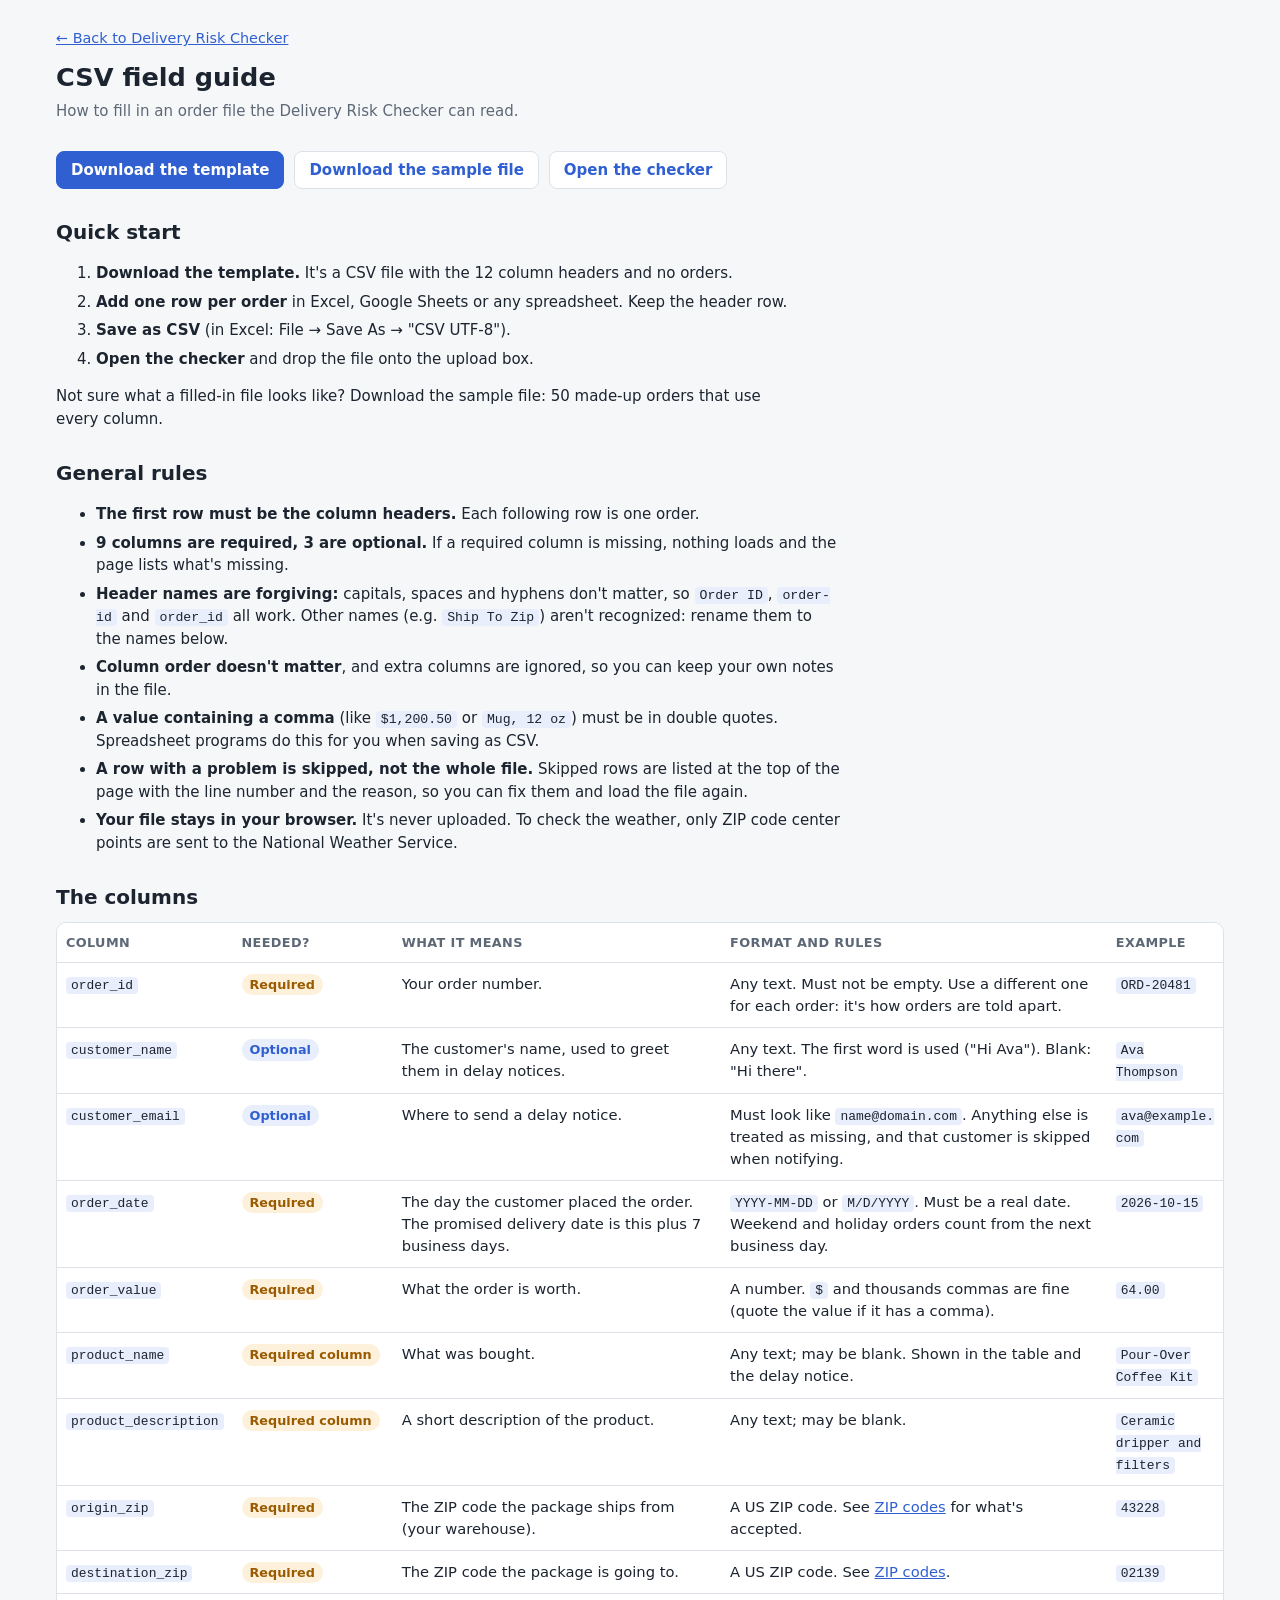
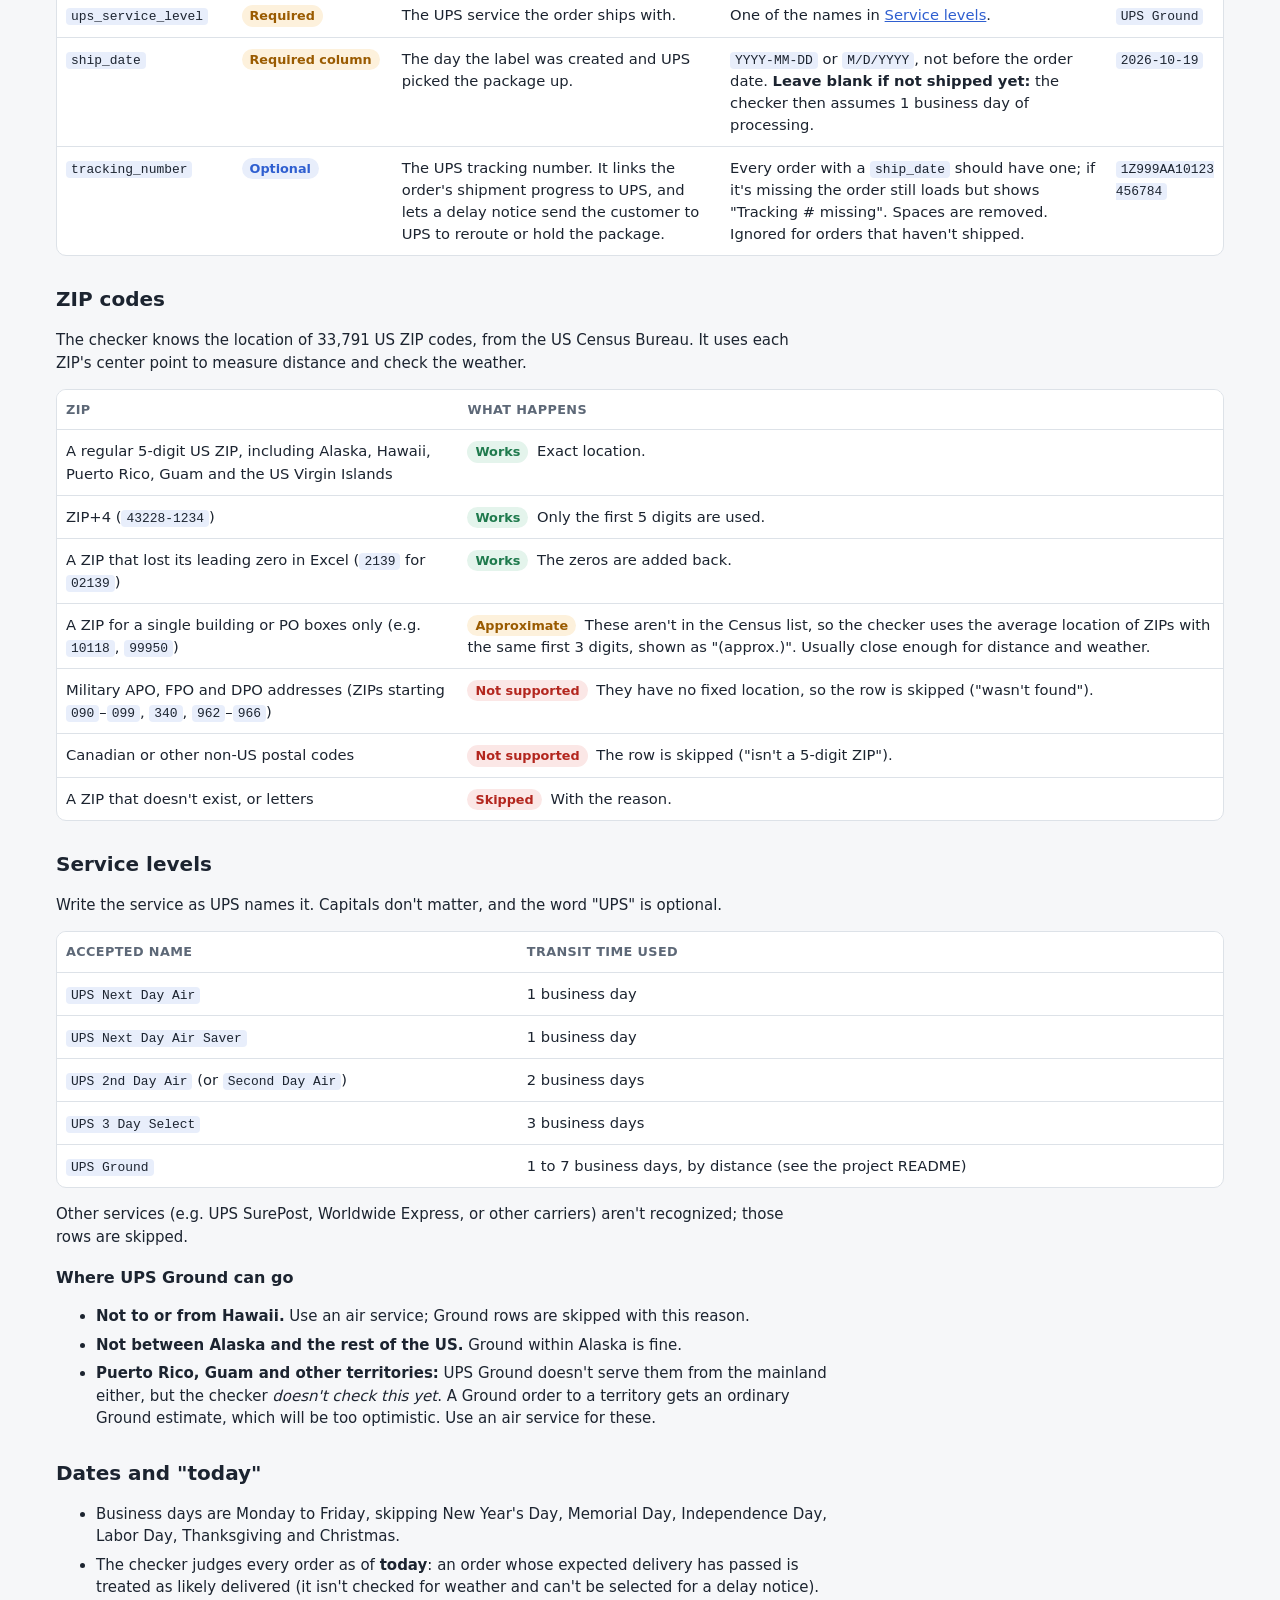
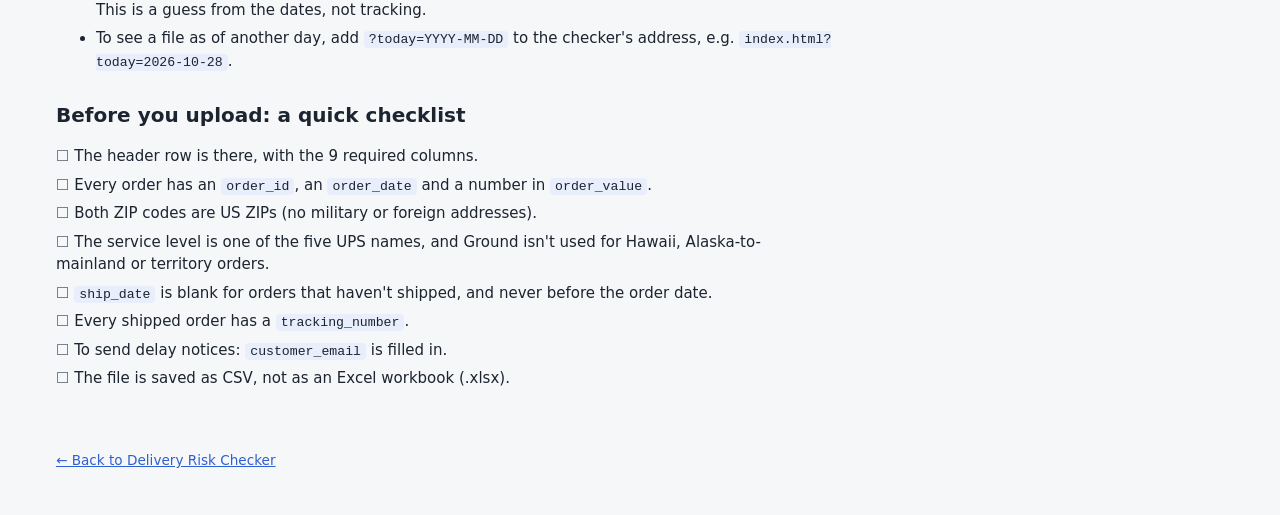
==== guide.html @ e43ab3a7 "Add CSV template, field guide and shipment progress - data/orders_template.csv: blank order file wit" ====
<!doctype html>
<html lang="en">
<head>
  <meta charset="utf-8">
  <meta name="viewport" content="width=device-width, initial-scale=1">
  <title>CSV Field Guide</title>
  <link rel="stylesheet" href="styles.css">
</head>
<body>
  <header class="site-header">
    <p class="back-link"><a href="index.html">← Back to Delivery Risk Checker</a></p>
    <h1>CSV field guide</h1>
    <p class="tagline">How to fill in an order file the Delivery Risk Checker can read.</p>
  </header>

  <main class="guide">
    <section class="guide-actions" aria-label="Files">
      <a class="button-primary" href="data/orders_template.csv" download="orders_template.csv">Download the template</a>
      <a class="button-secondary" href="data/sample_orders.csv" download="sample_orders.csv">Download the sample file</a>
      <a class="button-secondary" href="index.html">Open the checker</a>
    </section>

    <section aria-labelledby="quick-start">
      <h2 id="quick-start">Quick start</h2>
      <ol>
        <li><strong>Download the template.</strong> It's a CSV file with the 12 column headers and no orders.</li>
        <li><strong>Add one row per order</strong> in Excel, Google Sheets or any spreadsheet. Keep the header row.</li>
        <li><strong>Save as CSV</strong> (in Excel: File → Save As → "CSV UTF-8").</li>
        <li><strong>Open the checker</strong> and drop the file onto the upload box.</li>
      </ol>
      <p>Not sure what a filled-in file looks like? Download the sample file: 50 made-up orders that use every column.</p>
    </section>

    <section aria-labelledby="general-rules">
      <h2 id="general-rules">General rules</h2>
      <ul>
        <li><strong>The first row must be the column headers.</strong> Each following row is one order.</li>
        <li><strong>9 columns are required, 3 are optional.</strong> If a required column is missing, nothing loads and the page lists what's missing.</li>
        <li><strong>Header names are forgiving:</strong> capitals, spaces and hyphens don't matter, so <code>Order ID</code>, <code>order-id</code> and <code>order_id</code> all work. Other names (e.g. <code>Ship To Zip</code>) aren't recognized: rename them to the names below.</li>
        <li><strong>Column order doesn't matter</strong>, and extra columns are ignored, so you can keep your own notes in the file.</li>
        <li><strong>A value containing a comma</strong> (like <code>$1,200.50</code> or <code>Mug, 12 oz</code>) must be in double quotes. Spreadsheet programs do this for you when saving as CSV.</li>
        <li><strong>A row with a problem is skipped, not the whole file.</strong> Skipped rows are listed at the top of the page with the line number and the reason, so you can fix them and load the file again.</li>
        <li><strong>Your file stays in your browser.</strong> It's never uploaded. To check the weather, only ZIP code center points are sent to the National Weather Service.</li>
      </ul>
    </section>

    <section aria-labelledby="columns">
      <h2 id="columns">The columns</h2>
      <div class="guide-table">
        <table>
          <thead>
            <tr><th scope="col">Column</th><th scope="col">Needed?</th><th scope="col">What it means</th><th scope="col">Format and rules</th><th scope="col">Example</th></tr>
          </thead>
          <tbody>
            <tr>
              <td><code>order_id</code></td><td><span class="badge warn">Required</span></td>
              <td>Your order number.</td>
              <td>Any text. Must not be empty. Use a different one for each order: it's how orders are told apart.</td>
              <td><code>ORD-20481</code></td>
            </tr>
            <tr>
              <td><code>customer_name</code></td><td><span class="badge neutral">Optional</span></td>
              <td>The customer's name, used to greet them in delay notices.</td>
              <td>Any text. The first word is used ("Hi Ava"). Blank: "Hi there".</td>
              <td><code>Ava Thompson</code></td>
            </tr>
            <tr>
              <td><code>customer_email</code></td><td><span class="badge neutral">Optional</span></td>
              <td>Where to send a delay notice.</td>
              <td>Must look like <code>name@domain.com</code>. Anything else is treated as missing, and that customer is skipped when notifying.</td>
              <td><code>ava@example.com</code></td>
            </tr>
            <tr>
              <td><code>order_date</code></td><td><span class="badge warn">Required</span></td>
              <td>The day the customer placed the order. The promised delivery date is this plus 7 business days.</td>
              <td><code>YYYY-MM-DD</code> or <code>M/D/YYYY</code>. Must be a real date. Weekend and holiday orders count from the next business day.</td>
              <td><code>2026-10-15</code></td>
            </tr>
            <tr>
              <td><code>order_value</code></td><td><span class="badge warn">Required</span></td>
              <td>What the order is worth.</td>
              <td>A number. <code>$</code> and thousands commas are fine (quote the value if it has a comma).</td>
              <td><code>64.00</code></td>
            </tr>
            <tr>
              <td><code>product_name</code></td><td><span class="badge warn">Required column</span></td>
              <td>What was bought.</td>
              <td>Any text; may be blank. Shown in the table and the delay notice.</td>
              <td><code>Pour-Over Coffee Kit</code></td>
            </tr>
            <tr>
              <td><code>product_description</code></td><td><span class="badge warn">Required column</span></td>
              <td>A short description of the product.</td>
              <td>Any text; may be blank.</td>
              <td><code>Ceramic dripper and filters</code></td>
            </tr>
            <tr>
              <td><code>origin_zip</code></td><td><span class="badge warn">Required</span></td>
              <td>The ZIP code the package ships from (your warehouse).</td>
              <td>A US ZIP code. See <a href="#zip-codes">ZIP codes</a> for what's accepted.</td>
              <td><code>43228</code></td>
            </tr>
            <tr>
              <td><code>destination_zip</code></td><td><span class="badge warn">Required</span></td>
              <td>The ZIP code the package is going to.</td>
              <td>A US ZIP code. See <a href="#zip-codes">ZIP codes</a>.</td>
              <td><code>02139</code></td>
            </tr>
            <tr>
              <td><code>ups_service_level</code></td><td><span class="badge warn">Required</span></td>
              <td>The UPS service the order ships with.</td>
              <td>One of the names in <a href="#service-levels">Service levels</a>.</td>
              <td><code>UPS Ground</code></td>
            </tr>
            <tr>
              <td><code>ship_date</code></td><td><span class="badge warn">Required column</span></td>
              <td>The day the label was created and UPS picked the package up.</td>
              <td><code>YYYY-MM-DD</code> or <code>M/D/YYYY</code>, not before the order date. <strong>Leave blank if not shipped yet:</strong> the checker then assumes 1 business day of processing.</td>
              <td><code>2026-10-19</code></td>
            </tr>
            <tr>
              <td><code>tracking_number</code></td><td><span class="badge neutral">Optional</span></td>
              <td>The UPS tracking number. It links the order's shipment progress to UPS, and lets a delay notice send the customer to UPS to reroute or hold the package.</td>
              <td>Every order with a <code>ship_date</code> should have one; if it's missing the order still loads but shows "Tracking # missing". Spaces are removed. Ignored for orders that haven't shipped.</td>
              <td><code>1Z999AA10123456784</code></td>
            </tr>
          </tbody>
        </table>
      </div>
    </section>

    <section aria-labelledby="zip-codes">
      <h2 id="zip-codes">ZIP codes</h2>
      <p>The checker knows the location of 33,791 US ZIP codes, from the US Census Bureau. It uses each ZIP's center point to measure distance and check the weather.</p>
      <div class="guide-table">
        <table>
          <thead>
            <tr><th scope="col">ZIP</th><th scope="col">What happens</th></tr>
          </thead>
          <tbody>
            <tr><td>A regular 5-digit US ZIP, including Alaska, Hawaii, Puerto Rico, Guam and the US Virgin Islands</td><td><span class="badge ok">Works</span> Exact location.</td></tr>
            <tr><td>ZIP+4 (<code>43228-1234</code>)</td><td><span class="badge ok">Works</span> Only the first 5 digits are used.</td></tr>
            <tr><td>A ZIP that lost its leading zero in Excel (<code>2139</code> for <code>02139</code>)</td><td><span class="badge ok">Works</span> The zeros are added back.</td></tr>
            <tr><td>A ZIP for a single building or PO boxes only (e.g. <code>10118</code>, <code>99950</code>)</td><td><span class="badge warn">Approximate</span> These aren't in the Census list, so the checker uses the average location of ZIPs with the same first 3 digits, shown as "(approx.)". Usually close enough for distance and weather.</td></tr>
            <tr><td>Military APO, FPO and DPO addresses (ZIPs starting <code>090</code>–<code>099</code>, <code>340</code>, <code>962</code>–<code>966</code>)</td><td><span class="badge bad">Not supported</span> They have no fixed location, so the row is skipped ("wasn't found").</td></tr>
            <tr><td>Canadian or other non-US postal codes</td><td><span class="badge bad">Not supported</span> The row is skipped ("isn't a 5-digit ZIP").</td></tr>
            <tr><td>A ZIP that doesn't exist, or letters</td><td><span class="badge bad">Skipped</span> With the reason.</td></tr>
          </tbody>
        </table>
      </div>
    </section>

    <section aria-labelledby="service-levels">
      <h2 id="service-levels">Service levels</h2>
      <p>Write the service as UPS names it. Capitals don't matter, and the word "UPS" is optional.</p>
      <div class="guide-table">
        <table>
          <thead>
            <tr><th scope="col">Accepted name</th><th scope="col">Transit time used</th></tr>
          </thead>
          <tbody>
            <tr><td><code>UPS Next Day Air</code></td><td>1 business day</td></tr>
            <tr><td><code>UPS Next Day Air Saver</code></td><td>1 business day</td></tr>
            <tr><td><code>UPS 2nd Day Air</code> (or <code>Second Day Air</code>)</td><td>2 business days</td></tr>
            <tr><td><code>UPS 3 Day Select</code></td><td>3 business days</td></tr>
            <tr><td><code>UPS Ground</code></td><td>1 to 7 business days, by distance (see the project README)</td></tr>
          </tbody>
        </table>
      </div>
      <p>Other services (e.g. UPS SurePost, Worldwide Express, or other carriers) aren't recognized; those rows are skipped.</p>
      <h3>Where UPS Ground can go</h3>
      <ul>
        <li><strong>Not to or from Hawaii.</strong> Use an air service; Ground rows are skipped with this reason.</li>
        <li><strong>Not between Alaska and the rest of the US.</strong> Ground within Alaska is fine.</li>
        <li><strong>Puerto Rico, Guam and other territories:</strong> UPS Ground doesn't serve them from the mainland either, but the checker <em>doesn't check this yet</em>. A Ground order to a territory gets an ordinary Ground estimate, which will be too optimistic. Use an air service for these.</li>
      </ul>
    </section>

    <section aria-labelledby="dates">
      <h2 id="dates">Dates and "today"</h2>
      <ul>
        <li>Business days are Monday to Friday, skipping New Year's Day, Memorial Day, Independence Day, Labor Day, Thanksgiving and Christmas.</li>
        <li>The checker judges every order as of <strong>today</strong>: an order whose expected delivery has passed is treated as likely delivered (it isn't checked for weather and can't be selected for a delay notice). This is a guess from the dates, not tracking.</li>
        <li>To see a file as of another day, add <code>?today=YYYY-MM-DD</code> to the checker's address, e.g. <code>index.html?today=2026-10-28</code>.</li>
      </ul>
    </section>

    <section aria-labelledby="checklist">
      <h2 id="checklist">Before you upload: a quick checklist</h2>
      <ul class="checklist">
        <li>The header row is there, with the 9 required columns.</li>
        <li>Every order has an <code>order_id</code>, an <code>order_date</code> and a number in <code>order_value</code>.</li>
        <li>Both ZIP codes are US ZIPs (no military or foreign addresses).</li>
        <li>The service level is one of the five UPS names, and Ground isn't used for Hawaii, Alaska-to-mainland or territory orders.</li>
        <li><code>ship_date</code> is blank for orders that haven't shipped, and never before the order date.</li>
        <li>Every shipped order has a <code>tracking_number</code>.</li>
        <li>To send delay notices: <code>customer_email</code> is filled in.</li>
        <li>The file is saved as CSV, not as an Excel workbook (.xlsx).</li>
      </ul>
    </section>
  </main>

  <footer class="site-footer">
    <p><a href="index.html">← Back to Delivery Risk Checker</a></p>
  </footer>
</body>
</html>
---- styles.css ----
:root {
  --bg: #f6f7f9;
  --surface: #ffffff;
  --text: #1c2430;
  --muted: #5d6877;
  --border: #dde2e8;
  --accent: #2f5fd0;
  --accent-soft: #e8eefb;
  --ok: #1f7a4d;
  --ok-soft: #e4f4ec;
  --warn: #9a5b00;
  --warn-soft: #fdf1dc;
  --bad: #b3261e;
  --bad-soft: #fbe7e6;
  --radius: 10px;
  color-scheme: light;
}

@media (prefers-color-scheme: dark) {
  :root {
    --bg: #12161c;
    --surface: #1b2129;
    --text: #e6eaf0;
    --muted: #9aa5b3;
    --border: #2e3742;
    --accent: #7fa2ff;
    --accent-soft: #1f2a44;
    --ok: #6fd3a0;
    --ok-soft: #173326;
    --warn: #f0b85c;
    --warn-soft: #3a2c12;
    --bad: #ff8a80;
    --bad-soft: #3d1c1a;
    color-scheme: dark;
  }
}

* { box-sizing: border-box; }

body {
  margin: 0;
  background: var(--bg);
  color: var(--text);
  font: 15px/1.5 system-ui, -apple-system, "Segoe UI", Roboto, sans-serif;
}

.site-header, main, .site-footer {
  max-width: 1200px;
  margin: 0 auto;
  padding: 0 16px;
}

.site-header { padding-top: 28px; }
.site-header h1 { margin: 0; font-size: 1.6rem; }
.tagline { margin: 4px 0 20px; color: var(--muted); }

.site-footer {
  padding-top: 24px;
  padding-bottom: 32px;
  color: var(--muted);
  font-size: 0.85rem;
}

.visually-hidden {
  position: absolute;
  width: 1px;
  height: 1px;
  overflow: hidden;
  clip: rect(0 0 0 0);
}

a { color: var(--accent); }

code {
  padding: 1px 5px;
  border-radius: 4px;
  background: var(--accent-soft);
  font: 0.88em/1.4 ui-monospace, "Cascadia Mono", Consolas, monospace;
  overflow-wrap: anywhere;
}

/* Upload */

.upload-help {
  display: flex;
  flex-wrap: wrap;
  gap: 4px 18px;
  margin: 6px 0 0;
  font-size: 0.9rem;
}

.drop-zone {
  display: flex;
  flex-direction: column;
  align-items: center;
  gap: 4px;
  padding: 28px 16px;
  background: var(--surface);
  border: 2px dashed var(--border);
  border-radius: var(--radius);
  cursor: pointer;
  text-align: center;
}

.drop-zone:hover, .drop-zone.dragging, .drop-zone:focus-within {
  border-color: var(--accent);
  background: var(--accent-soft);
}

.drop-zone input {
  position: absolute;
  opacity: 0;
  width: 1px;
  height: 1px;
}

.drop-zone-title { font-weight: 600; }
.drop-zone-hint { color: var(--muted); }
.link-like { color: var(--accent); text-decoration: underline; }
.privacy-note { margin: 8px 0 0; color: var(--muted); font-size: 0.85rem; }

/* Messages */

.message {
  margin-top: 16px;
  padding: 12px 14px;
  border-radius: var(--radius);
  border: 1px solid transparent;
}

.message.error { background: var(--bad-soft); color: var(--bad); border-color: var(--bad); }
.message.warn { background: var(--warn-soft); color: var(--warn); border-color: var(--warn); }
.message ul { margin: 6px 0 0; padding-left: 20px; }

/* Summary */

.summary {
  display: grid;
  grid-template-columns: repeat(auto-fit, minmax(120px, 1fr));
  gap: 12px;
  margin-top: 20px;
}

.stat {
  padding: 12px 14px;
  background: var(--surface);
  border: 1px solid var(--border);
  border-radius: var(--radius);
}

.stat-value { display: block; font-size: 1.35rem; font-weight: 650; }
.stat-label { color: var(--muted); font-size: 0.85rem; }
.stat-risk { background: var(--bad-soft); border-color: var(--bad); }
.stat-risk .stat-value, .stat-risk .stat-label { color: var(--bad); }

button.stat {
  font: inherit;
  text-align: left;
  cursor: pointer;
}

button.stat:hover { border-color: var(--accent); }
button.stat[aria-pressed="true"] { border-color: var(--accent); box-shadow: 0 0 0 1px var(--accent); }
button.stat-risk:hover { border-color: var(--bad); box-shadow: 0 0 0 1px var(--bad); }
button.stat-risk[aria-pressed="true"] { border-color: var(--bad); box-shadow: 0 0 0 2px var(--bad); }
button.stat:focus-visible { outline: 2px solid var(--accent); outline-offset: 2px; }

.filter-status { margin: 12px 0 0; color: var(--muted); font-size: 0.9rem; }
.weather-status { margin: 4px 0 0; color: var(--muted); font-size: 0.9rem; }
.weather-alert { color: var(--warn); font-weight: 600; }
.not-shipped { font-weight: 600; color: var(--warn); }
.progress a { font-weight: 600; }
.progress-delivered a { color: var(--ok); }
.progress-missing { color: var(--warn); font-weight: 600; }

/* Buttons */

.button-primary, .button-secondary {
  display: inline-block;
  padding: 7px 14px;
  border-radius: 8px;
  font: inherit;
  font-weight: 600;
  text-decoration: none;
  cursor: pointer;
  white-space: nowrap;
}

.button-primary { background: var(--accent); color: var(--surface); border: 1px solid var(--accent); }
.button-secondary { background: var(--surface); color: var(--accent); border: 1px solid var(--border); }
.button-secondary:hover { border-color: var(--accent); }
.button-primary:disabled, .button-secondary:disabled { opacity: 0.45; cursor: default; }
.button-primary:focus-visible, .button-secondary:focus-visible { outline: 2px solid var(--accent); outline-offset: 2px; }

/* Selecting orders */

.selection-bar {
  display: flex;
  flex-wrap: wrap;
  align-items: center;
  gap: 10px 14px;
  margin-top: 14px;
}

.selection-count { color: var(--muted); }
.selection-bar .button-primary { margin-left: auto; }

.order-cell { display: flex; align-items: flex-start; gap: 8px; }
.order-cell input { width: 16px; height: 16px; margin: 2px 0 0; flex-shrink: 0; accent-color: var(--accent); }
.notified { color: var(--ok); font-weight: 600; }

/* Notify dialog */

dialog {
  width: min(960px, calc(100vw - 32px));
  max-height: calc(100vh - 32px);
  padding: 0;
  border: 1px solid var(--border);
  border-radius: var(--radius);
  background: var(--surface);
  color: var(--text);
}

dialog::backdrop { background: rgb(0 0 0 / 0.45); }
dialog:focus { outline: none; }
.dialog-close {
  position: absolute;
  top: 10px;
  right: 12px;
  width: 32px;
  height: 32px;
  border: none;
  border-radius: 6px;
  background: none;
  color: var(--muted);
  font-size: 1.5rem;
  line-height: 1;
  cursor: pointer;
}
.dialog-close:hover { background: var(--bg); color: var(--text); }
.dialog-close:focus-visible { outline: 2px solid var(--accent); }
.dialog-footer .button-secondary:first-child { margin-right: auto; }
.dialog-body h2 { padding-right: 40px; }
.dialog-body { padding: 20px 20px 8px; overflow-y: auto; max-height: calc(100vh - 110px); }
.dialog-body h2 { margin: 0 0 4px; font-size: 1.2rem; }
.dialog-body h3 { margin: 18px 0 8px; font-size: 0.95rem; }

.dialog-footer {
  display: flex;
  flex-wrap: wrap;
  justify-content: flex-end;
  gap: 10px;
  padding: 12px 20px;
  border-top: 1px solid var(--border);
}

.notify-grid { display: grid; grid-template-columns: 1fr 1fr; gap: 20px; margin-top: 12px; }
.notify-edit { display: flex; flex-direction: column; gap: 6px; }
.notify-edit label { font-weight: 600; font-size: 0.9rem; }
.notify-edit input, .notify-edit textarea {
  width: 100%;
  padding: 7px 9px;
  border: 1px solid var(--border);
  border-radius: 6px;
  background: var(--bg);
  color: var(--text);
  font: inherit;
}
.notify-edit textarea { resize: vertical; font-size: 0.9rem; }
.notify-edit .link-button { align-self: flex-start; }
.notify-preview h3 { margin-top: 0; }

.notice-preview {
  margin: 0;
  padding: 12px;
  border: 1px solid var(--border);
  border-radius: 6px;
  background: var(--bg);
  font: 0.85rem/1.5 system-ui, -apple-system, "Segoe UI", Roboto, sans-serif;
  white-space: pre-wrap;
  overflow-wrap: anywhere;
}

.recipient-list { list-style: none; margin: 0; padding: 0; border: 1px solid var(--border); border-radius: 6px; }
.recipient-list li {
  display: flex;
  justify-content: space-between;
  align-items: center;
  gap: 12px;
  padding: 8px 12px;
  border-bottom: 1px solid var(--border);
}
.recipient-list li:last-child { border-bottom: none; }
.recipient-actions { display: flex; align-items: center; gap: 10px; }
.recipient-list li.previewing { background: var(--accent-soft); box-shadow: inset 3px 0 0 var(--accent); }

.recipient-button {
  display: flex;
  flex-direction: column;
  align-items: flex-start;
  padding: 2px 4px;
  margin: -2px -4px;
  border: none;
  border-radius: 4px;
  background: none;
  color: var(--text);
  font: inherit;
  text-align: left;
  cursor: pointer;
}
.recipient-button strong { color: var(--accent); text-decoration: underline; text-underline-offset: 2px; }
.recipient-button:focus-visible { outline: 2px solid var(--accent); }
.missing { color: var(--warn); }
.dialog-status { min-height: 1.5em; margin: 10px 0 0; color: var(--ok); font-weight: 600; }

@media (max-width: 720px) {
  .notify-grid { grid-template-columns: 1fr; }
  .recipient-list li { flex-direction: column; align-items: flex-start; }
}

.link-button {
  padding: 0;
  border: none;
  background: none;
  color: var(--accent);
  font: inherit;
  font-weight: 600;
  text-decoration: underline;
  cursor: pointer;
}

/* Table */

.table-wrap {
  margin-top: 16px;
  background: var(--surface);
  border: 1px solid var(--border);
  border-radius: var(--radius);
  overflow-x: auto;
}

table { width: 100%; border-collapse: collapse; }

th, td {
  padding: 10px 9px;
  text-align: left;
  vertical-align: top;
  border-bottom: 1px solid var(--border);
}

tbody tr:last-child td { border-bottom: none; }

th {
  position: sticky;
  top: 0;
  background: var(--surface);
  font-size: 0.8rem;
  text-transform: uppercase;
  letter-spacing: 0.03em;
  color: var(--muted);
  white-space: nowrap;
}

th button {
  all: unset;
  cursor: pointer;
}

th button:focus-visible { outline: 2px solid var(--accent); outline-offset: 2px; }
th[aria-sort="ascending"] button::after { content: " ▲"; }
th[aria-sort="descending"] button::after { content: " ▼"; }

td.num { text-align: right; font-variant-numeric: tabular-nums; }
th.num { text-align: right; }

.sub { display: block; color: var(--muted); font-size: 0.85rem; }
.nowrap { white-space: nowrap; }
.product-cell { min-width: 160px; }
.service-cell { min-width: 110px; }
.promised { font-weight: 650; }

.badge {
  display: inline-block;
  padding: 1px 8px;
  border-radius: 999px;
  font-size: 0.8rem;
  font-weight: 600;
  white-space: nowrap;
}

.badge.ok { background: var(--ok-soft); color: var(--ok); }
.badge.warn { background: var(--warn-soft); color: var(--warn); }
.badge.bad { background: var(--bad-soft); color: var(--bad); }
.badge.neutral { background: var(--accent-soft); color: var(--accent); }

/* Promised and Expected (the last two columns) are pinned to the right edge,
   so they stay visible if the table scrolls sideways. Expected has a fixed
   width so Promised knows where to sit. */
#orders-table th:last-child, #orders-table td:last-child,
#orders-table th:nth-last-child(2), #orders-table td:nth-last-child(2) {
  position: sticky;
  background: var(--surface);
}

#orders-table th:last-child, #orders-table td:last-child { right: 0; width: 120px; min-width: 120px; }

#orders-table th:nth-last-child(2), #orders-table td:nth-last-child(2) {
  right: 120px;
  box-shadow: inset 1px 0 0 var(--border);
}

/* Medium widths: hide product descriptions (shown on hover) to save room. */
@media (max-width: 1000px) {
  .product-cell { min-width: 120px; }
  .product-cell .sub { display: none; }
}

/* Phones: one card per order instead of a wide table. */

@media (max-width: 720px) {
  .table-wrap { background: none; border: none; overflow: visible; }
  #orders-table thead { display: none; }
  #orders-table, #orders-table tbody, #orders-table tr, #orders-table td { display: block; width: 100%; }

  #orders-table tr {
    margin-bottom: 12px;
    background: var(--surface);
    border: 1px solid var(--border);
    border-radius: var(--radius);
    padding: 6px 0;
  }

  #orders-table td {
    display: flex;
    justify-content: space-between;
    gap: 16px;
    padding: 6px 14px;
    border-bottom: none;
    text-align: right;
  }

  #orders-table td::before {
    content: attr(data-label);
    color: var(--muted);
    font-size: 0.85rem;
    text-align: left;
    flex-shrink: 0;
  }

  #orders-table td.num { text-align: right; }
  #orders-table td > div { min-width: 0; }
  .product-cell, .service-cell { min-width: 0; }
  .product-cell .sub { display: block; }
  #orders-table td:last-child, #orders-table td:nth-last-child(2) {
    position: static;
    width: 100%;
    min-width: 0;
    background: none;
    box-shadow: none;
  }
}

/* CSV field guide page */

.back-link { margin: 0 0 8px; font-size: 0.9rem; }
.guide { padding-bottom: 8px; }
.guide section { margin-top: 28px; }
.guide h2 { margin: 0 0 10px; font-size: 1.25rem; }
.guide h3 { margin: 18px 0 6px; font-size: 1rem; }
.guide p, .guide li { max-width: 78ch; }
.guide li { margin-bottom: 6px; }
.guide-actions { display: flex; flex-wrap: wrap; gap: 10px; margin-top: 4px; }

.guide-table {
  overflow-x: auto;
  background: var(--surface);
  border: 1px solid var(--border);
  border-radius: var(--radius);
}
.guide-table table { min-width: 640px; }
.guide-table td { font-size: 0.92rem; }
.guide-table td:first-child > code:only-child { white-space: nowrap; }
.guide-table .badge { margin-right: 4px; }

.checklist { list-style: none; padding-left: 0; }
.checklist li::before { content: "☐ "; color: var(--muted); }
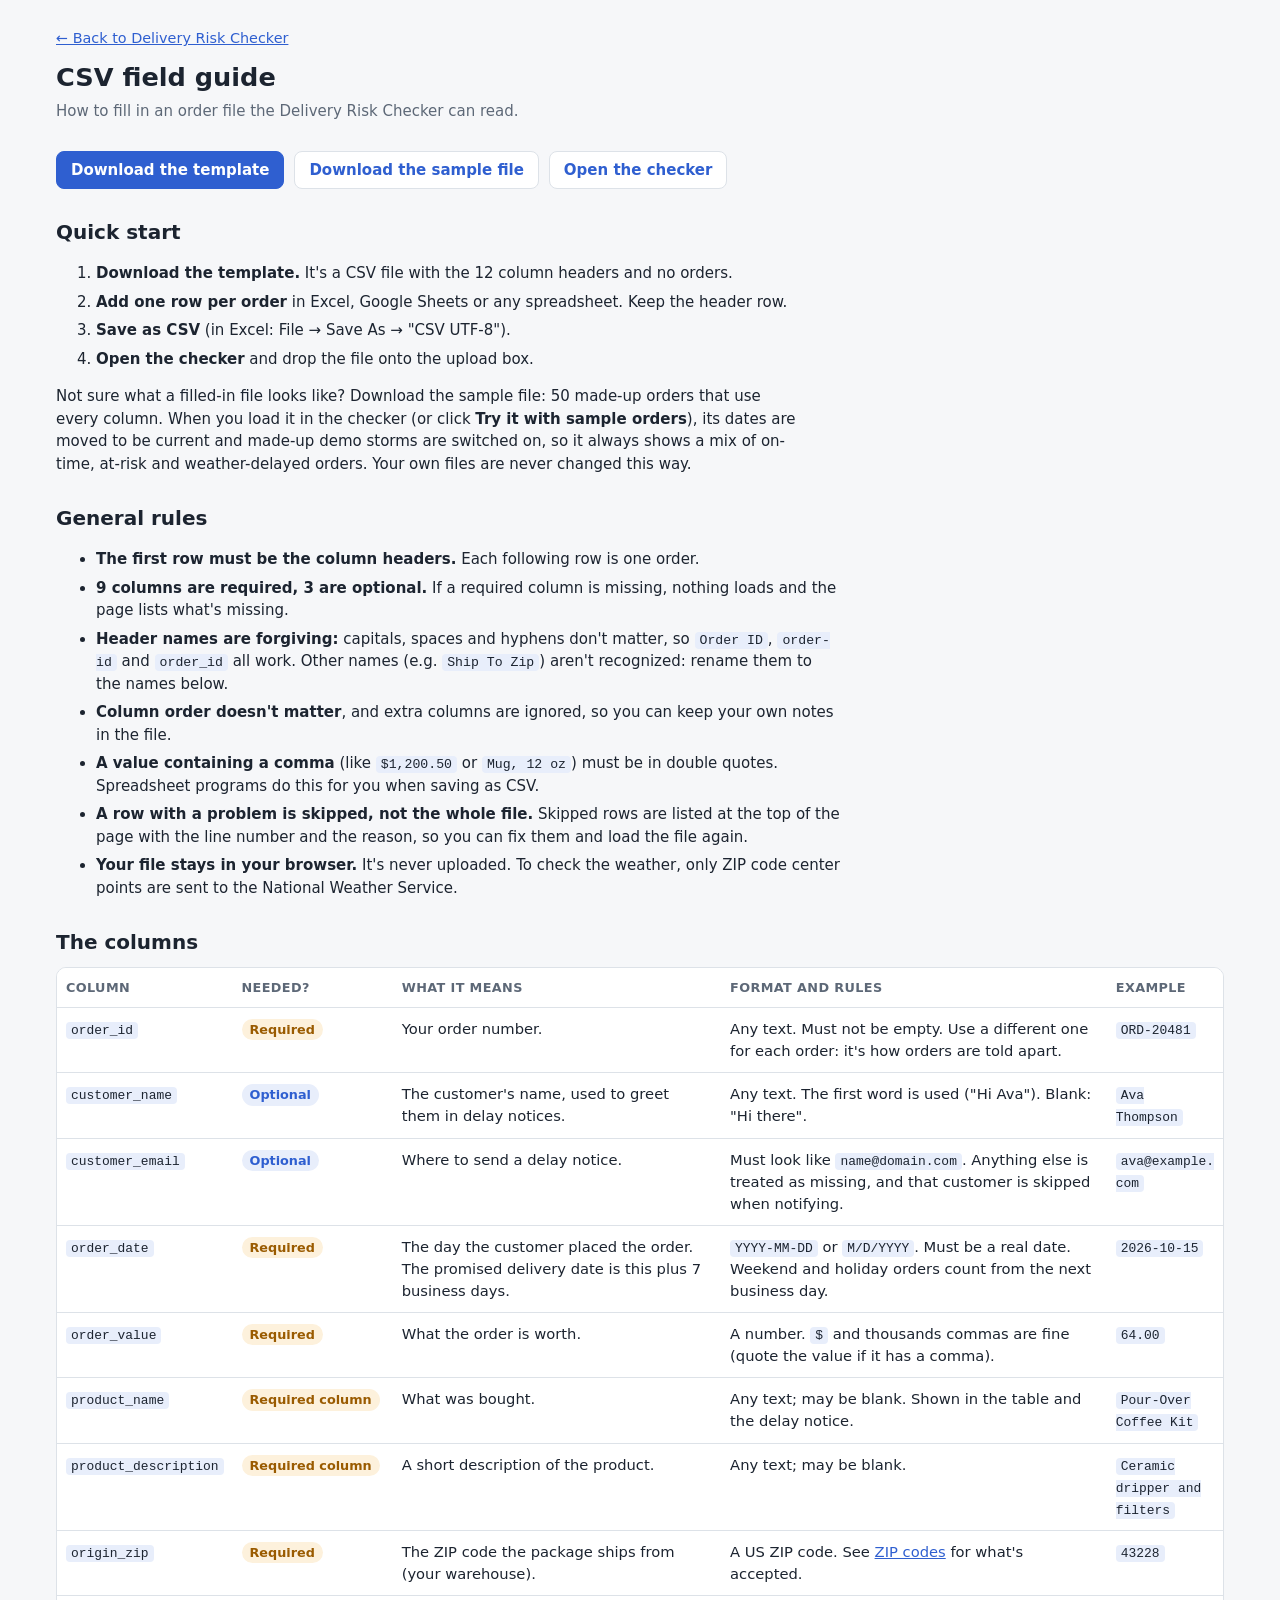
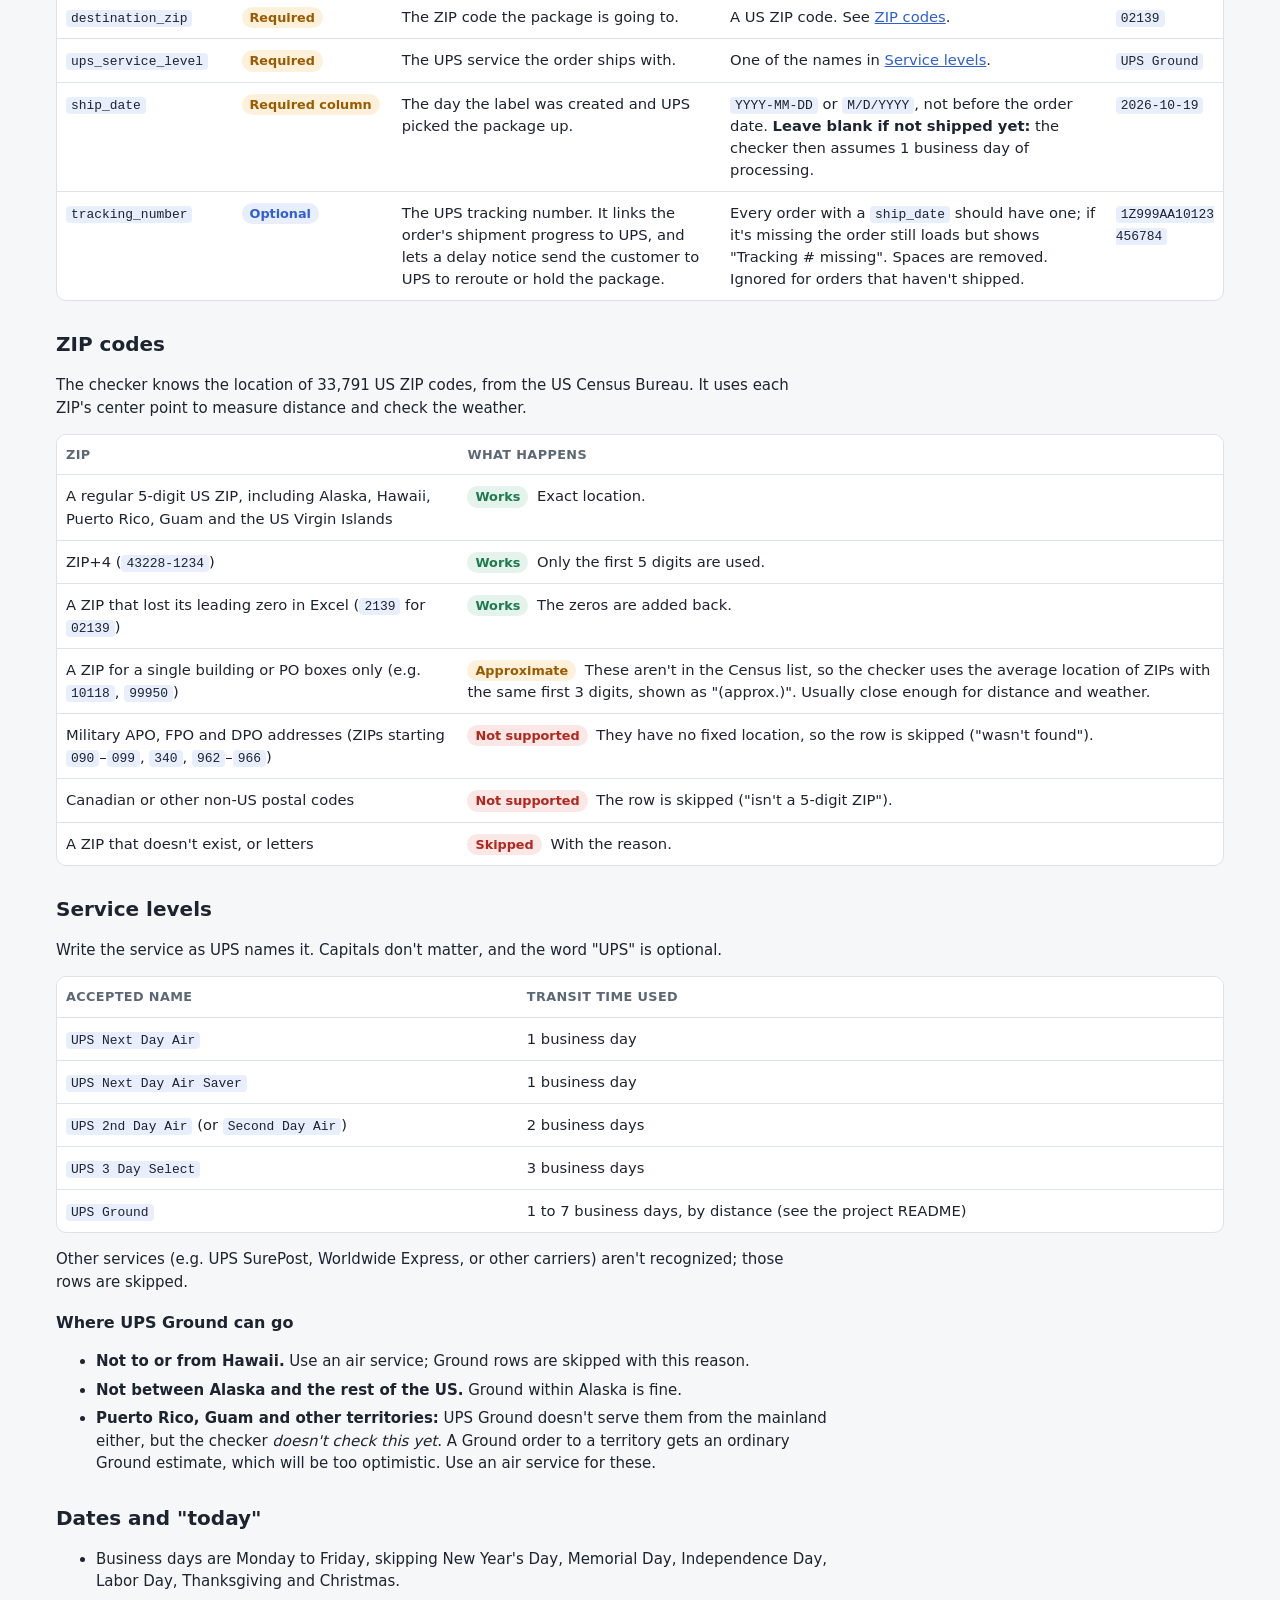
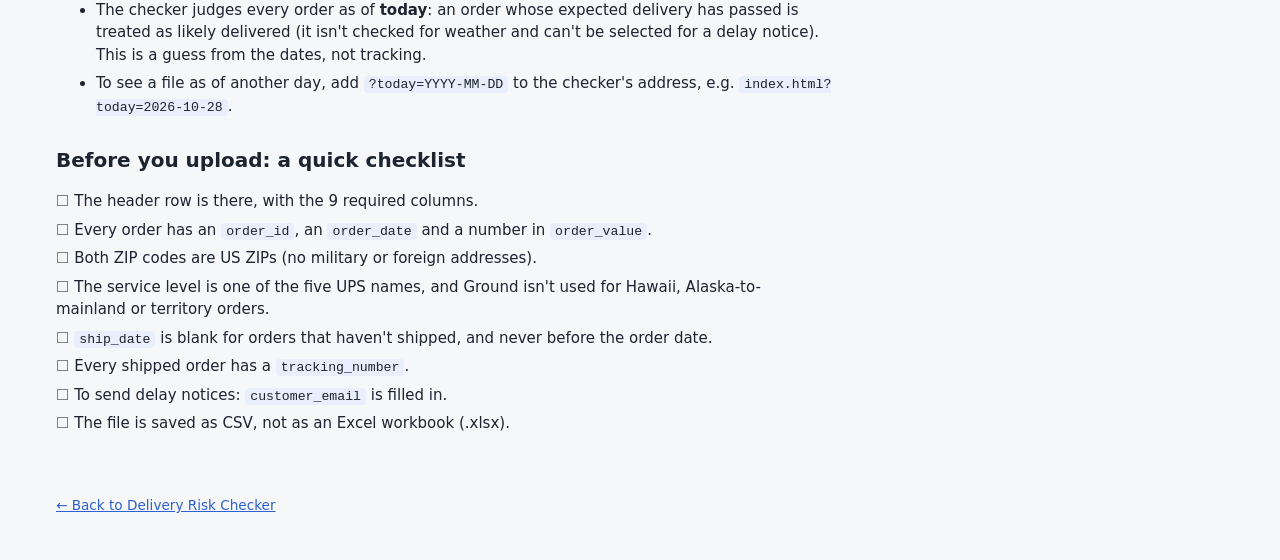
==== commit 55588e70: "Keep the sample current and make weather delays easy to find - The sample file is recognized by its " ====
--- a/guide.html
+++ b/guide.html
@@ -28,7 +28,10 @@
         <li><strong>Save as CSV</strong> (in Excel: File → Save As → "CSV UTF-8").</li>
         <li><strong>Open the checker</strong> and drop the file onto the upload box.</li>
       </ol>
-      <p>Not sure what a filled-in file looks like? Download the sample file: 50 made-up orders that use every column.</p>
+      <p>Not sure what a filled-in file looks like? Download the sample file: 50 made-up orders that use every column.
+        When you load it in the checker (or click <strong>Try it with sample orders</strong>), its dates are moved to be current
+        and made-up demo storms are switched on, so it always shows a mix of on-time, at-risk and weather-delayed orders.
+        Your own files are never changed this way.</p>
     </section>
 
     <section aria-labelledby="general-rules">
--- a/styles.css
+++ b/styles.css
@@ -130,6 +130,7 @@
 
 .message.error { background: var(--bad-soft); color: var(--bad); border-color: var(--bad); }
 .message.warn { background: var(--warn-soft); color: var(--warn); border-color: var(--warn); }
+.message.info { background: var(--accent-soft); color: var(--text); border-color: var(--accent); }
 .message ul { margin: 6px 0 0; padding-left: 20px; }
 
 /* Summary */
@@ -152,6 +153,8 @@
 .stat-label { color: var(--muted); font-size: 0.85rem; }
 .stat-risk { background: var(--bad-soft); border-color: var(--bad); }
 .stat-risk .stat-value, .stat-risk .stat-label { color: var(--bad); }
+.stat-weather { background: var(--accent-soft); border-color: var(--accent); }
+.stat-weather .stat-value, .stat-weather .stat-label { color: var(--accent); }
 
 button.stat {
   font: inherit;
@@ -166,6 +169,9 @@
 button.stat:focus-visible { outline: 2px solid var(--accent); outline-offset: 2px; }
 
 .filter-status { margin: 12px 0 0; color: var(--muted); font-size: 0.9rem; }
+.filter-row { display: flex; flex-wrap: wrap; align-items: flex-end; justify-content: space-between; gap: 8px 16px; }
+.demo-toggle { padding: 4px 12px; font-size: 0.85rem; }
+.demo-toggle.is-on { background: var(--accent-soft); border-color: var(--accent); }
 .weather-status { margin: 4px 0 0; color: var(--muted); font-size: 0.9rem; }
 .weather-alert { color: var(--warn); font-weight: 600; }
 .not-shipped { font-weight: 600; color: var(--warn); }
@@ -391,6 +397,23 @@
 .badge.ok { background: var(--ok-soft); color: var(--ok); }
 .badge.warn { background: var(--warn-soft); color: var(--warn); }
 .badge.bad { background: var(--bad-soft); color: var(--bad); }
+
+/* Why a flagged order may miss its promise. */
+.reason-chips { display: flex; flex-wrap: wrap; gap: 4px; margin-top: 4px; }
+.reason-chip {
+  padding: 0 7px;
+  border: 1px solid currentColor;
+  border-radius: 999px;
+  font-size: 0.75rem;
+  font-weight: 600;
+  line-height: 1.6;
+  white-space: nowrap;
+  cursor: help;
+}
+.reason-weather { color: var(--accent); background: var(--accent-soft); }
+.has-tip { text-decoration: underline dotted; text-underline-offset: 3px; cursor: help; }
+.reason-processing { color: var(--warn); }
+.reason-transit, .reason-other { color: var(--muted); }
 .badge.neutral { background: var(--accent-soft); color: var(--accent); }
 
 /* Promised and Expected (the last two columns) are pinned to the right edge,
